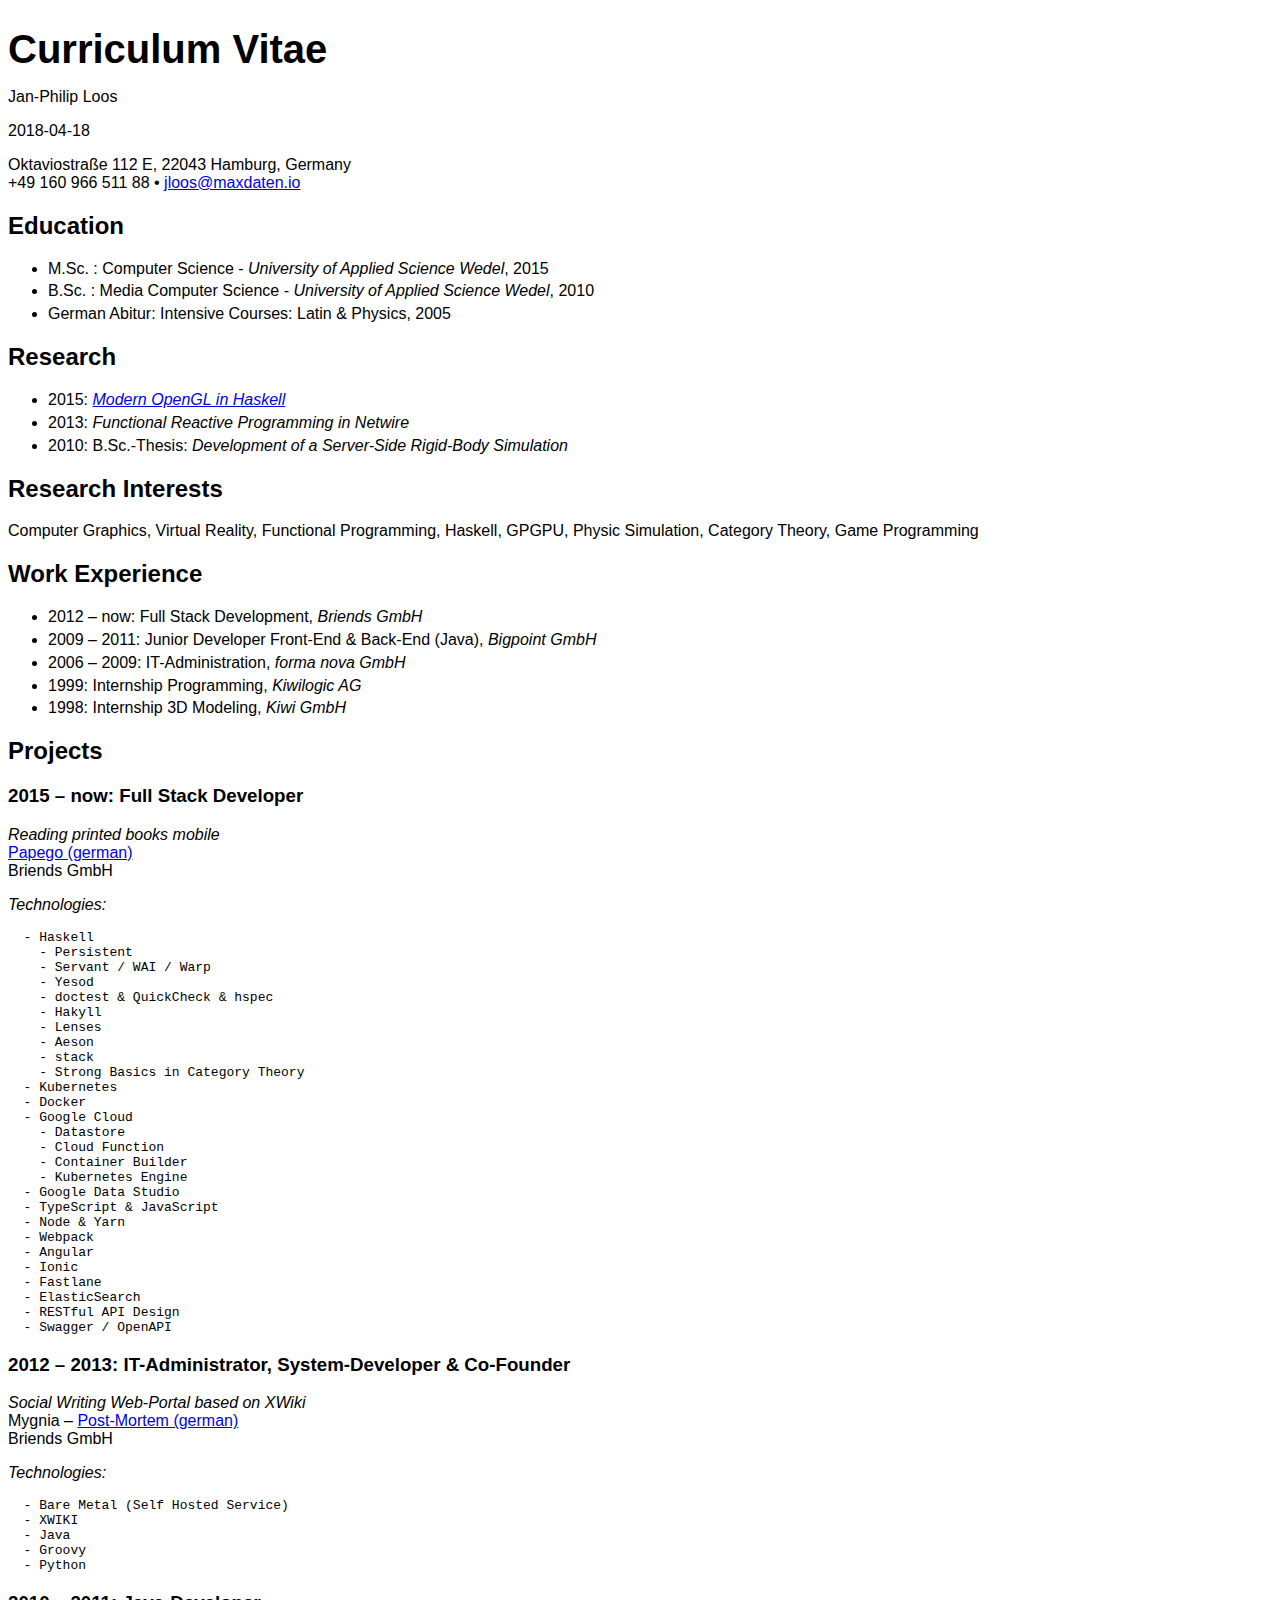
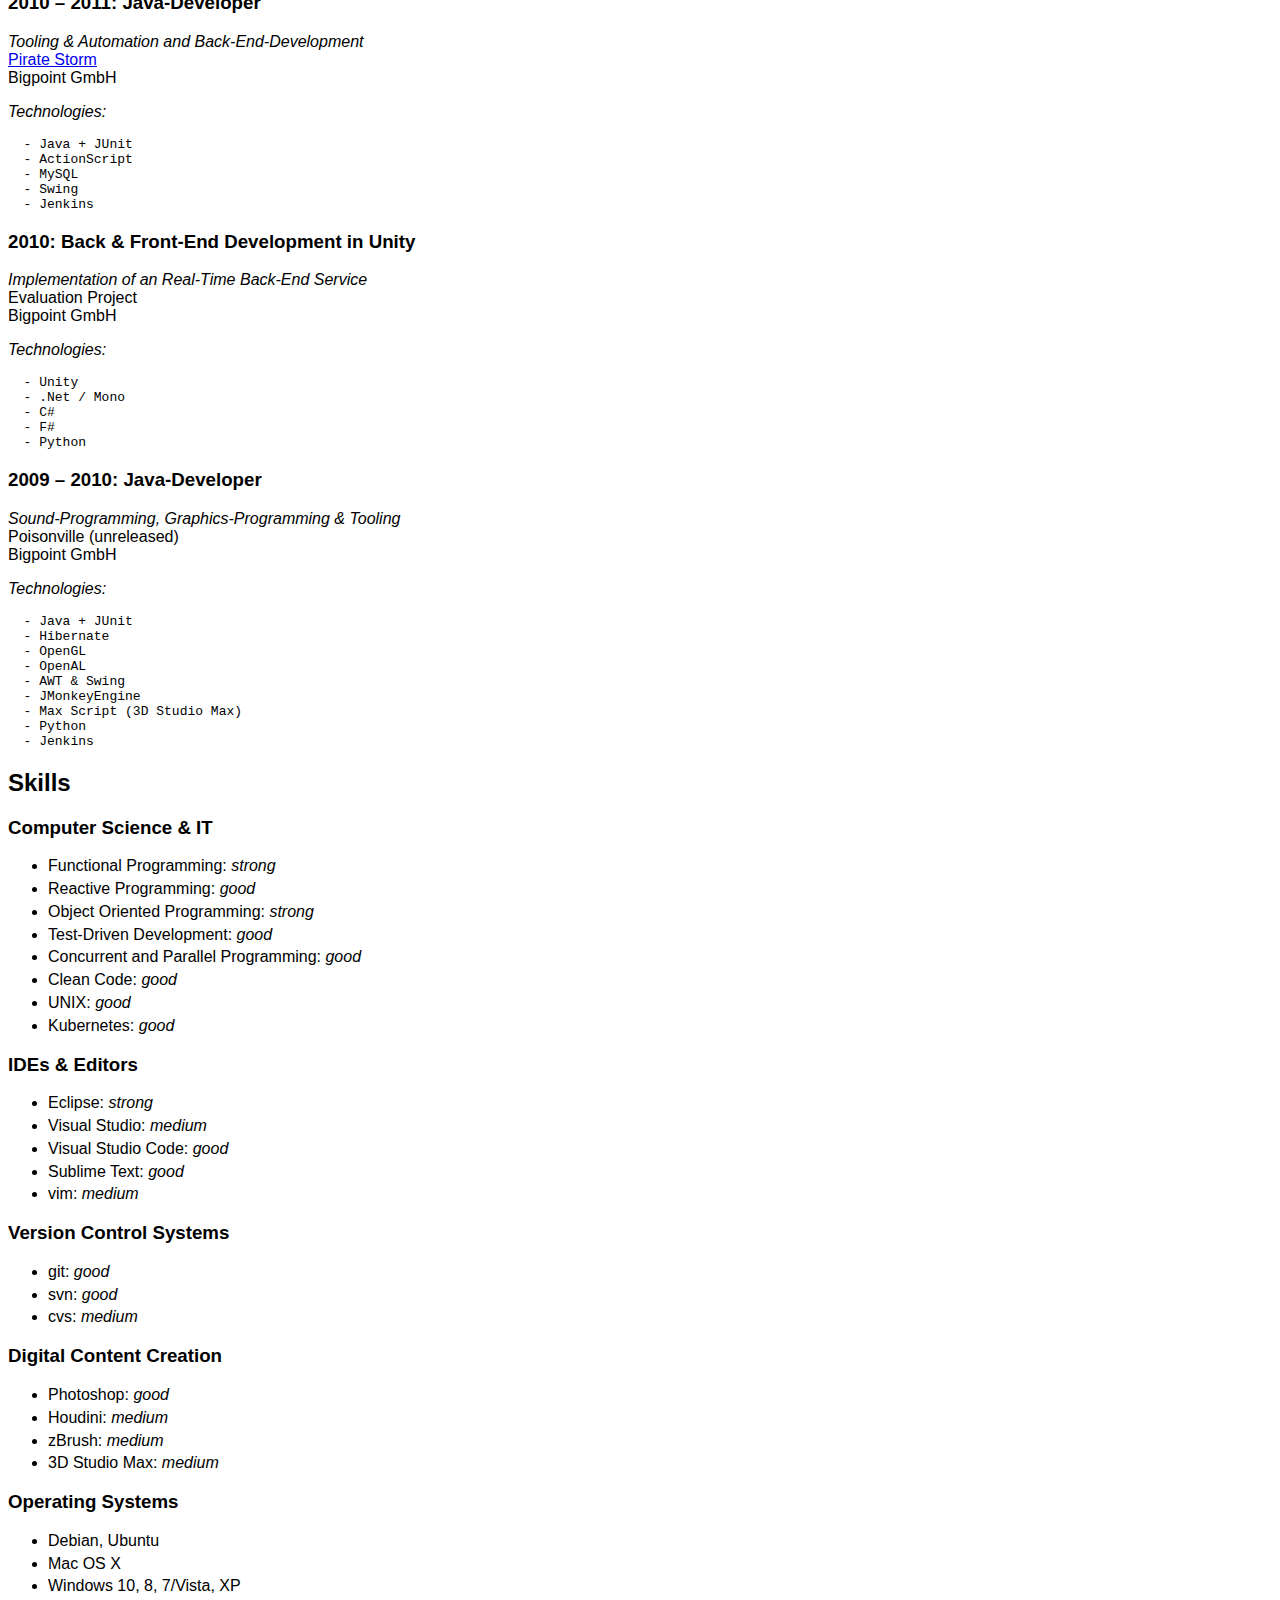
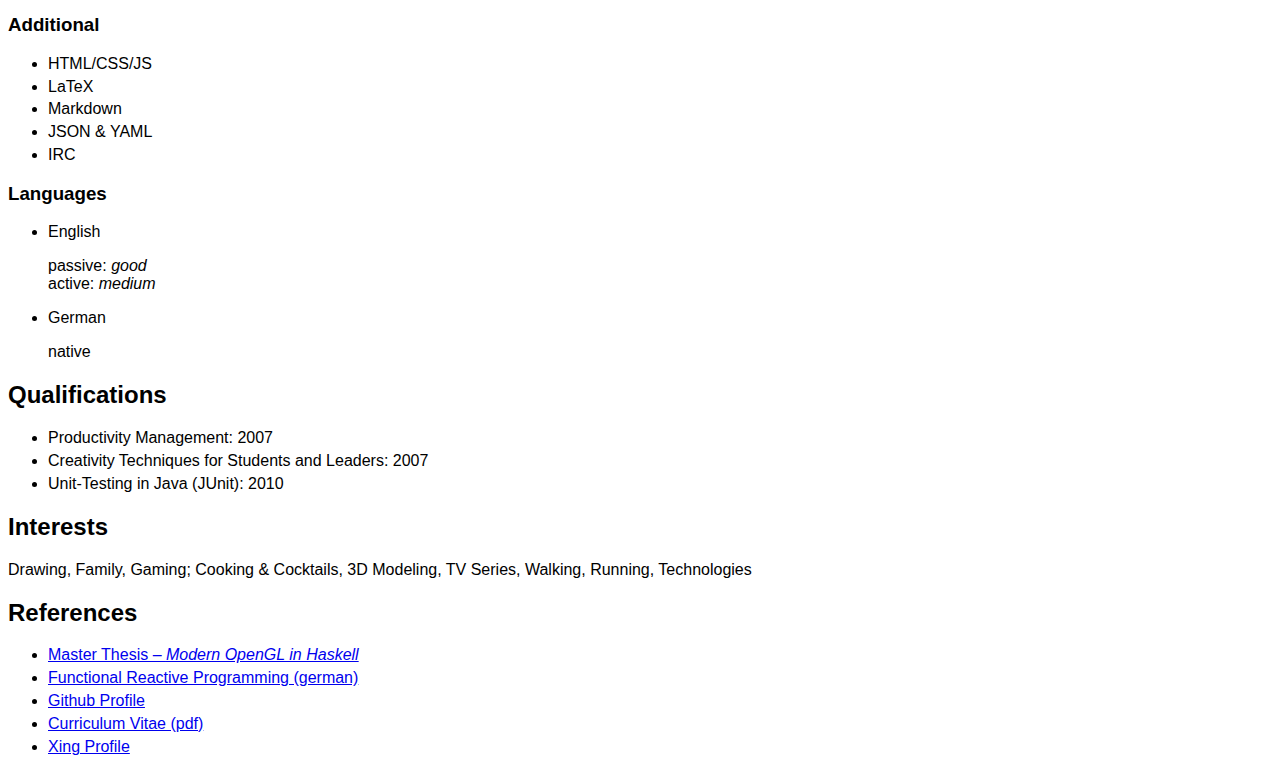
==== cv/curriculum-vitae.html @ aab8974b "Update CV" ====
<!DOCTYPE html>
<html xmlns="http://www.w3.org/1999/xhtml" lang="" xml:lang="">
<head>
  <meta charset="utf-8" />
  <meta name="generator" content="pandoc" />
  <meta name="viewport" content="width=device-width, initial-scale=1.0, user-scalable=yes" />
  <meta name="author" content="Jan-Philip Loos" />
  <meta name="dcterms.date" content="2018-04-18" />
  <title>Curriculum Vitae</title>
  <style type="text/css">
      code{white-space: pre-wrap;}
      span.smallcaps{font-variant: small-caps;}
      span.underline{text-decoration: underline;}
      div.column{display: inline-block; vertical-align: top; width: 50%;}
  </style>
  <!--[if lt IE 9]>
    <script src="//cdnjs.cloudflare.com/ajax/libs/html5shiv/3.7.3/html5shiv-printshiv.min.js"></script>
  <![endif]-->
  <style>
    body {
      font-family: "Source Sans Pro", "Lucida Grande", Calibri, Helvetica, sans-serif;
    }
    h1 {
      font-size: 2.5em;
      margin-bottom: 10px;
    }
    li {
      margin-bottom: .3em;
    }
  </style>
</head>
<body>
<header>
<h1 class="title">Curriculum Vitae</h1>
<p class="author">Jan-Philip Loos</p>
<p class="date">2018-04-18</p>
</header>
<p>Oktaviostraße 112 E, 22043 Hamburg, Germany<br />
+49 160 966 511 88 • <a href="mailto:jloos@maxdaten.io">jloos@maxdaten.io</a></p>
<h2 id="education">Education</h2>
<ul>
<li>M.Sc. : Computer Science - <em>University of Applied Science Wedel</em>, 2015</li>
<li>B.Sc. : Media Computer Science - <em>University of Applied Science Wedel</em>, 2010</li>
<li>German Abitur: Intensive Courses: Latin &amp; Physics, 2005</li>
</ul>
<h2 id="research">Research</h2>
<ul>
<li>2015: <a href="https://github.com/MaxDaten/master-thesis/releases/download/1.0/master-thesis.pdf"><em>Modern OpenGL in Haskell</em></a></li>
<li>2013: <em>Functional Reactive Programming in Netwire</em></li>
<li>2010: B.Sc.-Thesis: <em>Development of a Server-Side Rigid-Body Simulation</em></li>
</ul>
<h2 id="research-interests">Research Interests</h2>
<p>Computer Graphics, Virtual Reality, Functional Programming, Haskell, GPGPU, Physic Simulation, Category Theory, Game Programming</p>
<h2 id="work-experience">Work Experience</h2>
<ul>
<li>2012 – now: Full Stack Development, <em>Briends GmbH</em></li>
<li>2009 – 2011: Junior Developer Front-End &amp; Back-End (Java), <em>Bigpoint GmbH</em></li>
<li>2006 – 2009: IT-Administration, <em>forma nova GmbH</em></li>
<li>1999: Internship Programming, <em>Kiwilogic AG</em></li>
<li>1998: Internship 3D Modeling, <em>Kiwi GmbH</em></li>
</ul>

<h2 id="projects">Projects</h2>
<h3 id="now-full-stack-developer">2015 – now: Full Stack Developer</h3>
<p><em>Reading printed books mobile</em><br />
<a href="http://papego.de">Papego (german)</a><br />
Briends GmbH</p>
<p><em>Technologies:</em></p>
<pre><code>  - Haskell
    - Persistent
    - Servant / WAI / Warp
    - Yesod
    - doctest &amp; QuickCheck &amp; hspec
    - Hakyll
    - Lenses
    - Aeson
    - stack
    - Strong Basics in Category Theory
  - Kubernetes
  - Docker
  - Google Cloud
    - Datastore
    - Cloud Function
    - Container Builder
    - Kubernetes Engine
  - Google Data Studio
  - TypeScript &amp; JavaScript
  - Node &amp; Yarn
  - Webpack
  - Angular
  - Ionic
  - Fastlane
  - ElasticSearch
  - RESTful API Design
  - Swagger / OpenAPI</code></pre>
<h3 id="it-administrator-system-developer-co-founder">2012 – 2013: IT-Administrator, System-Developer &amp; Co-Founder</h3>
<p><em>Social Writing Web-Portal based on XWiki</em><br />
Mygnia – <a href="http://karl-olsberg.jimdo.com/mygnia/">Post-Mortem (german)</a><br />
Briends GmbH</p>
<p><em>Technologies:</em></p>
<pre><code>  - Bare Metal (Self Hosted Service)
  - XWIKI
  - Java
  - Groovy
  - Python</code></pre>
<h3 id="java-developer">2010 – 2011: Java-Developer</h3>
<p><em>Tooling &amp; Automation and Back-End-Development</em><br />
<a href="(http://www.piratestorm.de/?locale=en_GB)">Pirate Storm</a><br />
Bigpoint GmbH</p>
<p><em>Technologies:</em></p>
<pre><code>  - Java + JUnit
  - ActionScript
  - MySQL
  - Swing
  - Jenkins</code></pre>
<h3 id="back-front-end-development-in-unity">2010: Back &amp; Front-End Development in Unity</h3>
<p><em>Implementation of an Real-Time Back-End Service</em><br />
Evaluation Project<br />
Bigpoint GmbH</p>
<p><em>Technologies:</em></p>
<pre><code>  - Unity
  - .Net / Mono
  - C#
  - F#
  - Python</code></pre>
<h3 id="java-developer-1">2009 – 2010: Java-Developer</h3>
<p><em>Sound-Programming, Graphics-Programming &amp; Tooling</em><br />
Poisonville (unreleased)<br />
Bigpoint GmbH</p>
<p><em>Technologies:</em></p>
<pre><code>  - Java + JUnit
  - Hibernate
  - OpenGL
  - OpenAL
  - AWT &amp; Swing
  - JMonkeyEngine
  - Max Script (3D Studio Max)
  - Python
  - Jenkins</code></pre>
<h2 id="skills">Skills</h2>
<h3 id="computer-science-it">Computer Science &amp; IT</h3>
<ul>
<li>Functional Programming: <em>strong</em></li>
<li>Reactive Programming: <em>good</em></li>
<li>Object Oriented Programming: <em>strong</em></li>
<li>Test-Driven Development: <em>good</em></li>
<li>Concurrent and Parallel Programming: <em>good</em></li>
<li>Clean Code: <em>good</em></li>
<li>UNIX: <em>good</em></li>
<li>Kubernetes: <em>good</em></li>
</ul>
<h3 id="ides-editors">IDEs &amp; Editors</h3>
<ul>
<li>Eclipse: <em>strong</em></li>
<li>Visual Studio: <em>medium</em></li>
<li>Visual Studio Code: <em>good</em></li>
<li>Sublime Text: <em>good</em></li>
<li>vim: <em>medium</em></li>
</ul>
<h3 id="version-control-systems">Version Control Systems</h3>
<ul>
<li>git: <em>good</em></li>
<li>svn: <em>good</em></li>
<li>cvs: <em>medium</em></li>
</ul>
<h3 id="digital-content-creation">Digital Content Creation</h3>
<ul>
<li>Photoshop: <em>good</em></li>
<li>Houdini: <em>medium</em></li>
<li>zBrush: <em>medium</em></li>
<li>3D Studio Max: <em>medium</em></li>
</ul>
<h3 id="operating-systems">Operating Systems</h3>
<ul>
<li>Debian, Ubuntu</li>
<li>Mac OS X</li>
<li>Windows 10, 8, 7/Vista, XP</li>
</ul>
<h3 id="additional">Additional</h3>
<ul>
<li>HTML/CSS/JS</li>
<li>LaTeX</li>
<li>Markdown</li>
<li>JSON &amp; YAML</li>
<li>IRC</li>
</ul>
<h3 id="languages">Languages</h3>
<ul>
<li><p>English</p>
<p>passive: <em>good</em><br />
active: <em>medium</em></p></li>
<li><p>German</p>
<p>native</p></li>
</ul>
<h2 id="qualifications">Qualifications</h2>
<ul>
<li>Productivity Management: 2007</li>
<li>Creativity Techniques for Students and Leaders: 2007</li>
<li>Unit-Testing in Java (JUnit): 2010</li>
</ul>
<h2 id="interests">Interests</h2>
<p>Drawing, Family, Gaming; Cooking &amp; Cocktails, 3D Modeling, TV Series, Walking, Running, Technologies</p>
<h2 id="references">References</h2>
<ul>
<li><a href="https://github.com/MaxDaten/master-thesis/releases/download/1.0/master-thesis.pdf">Master Thesis – <em>Modern OpenGL in Haskell</em></a></li>
<li><a href="http://stud.fh-wedel.de/~inf9912/research/20131207-info-seminar-frp-netwire/">Functional Reactive Programming (german)</a></li>
<li><a href="https://github.com/MaxDaten">Github Profile</a></li>
<li><a href="./curriculum-vitae.pdf">Curriculum Vitae (pdf)</a></li>
<li><a href="https://www.xing.com/profile/JanPhilip_Loos/cv">Xing Profile</a></li>
</ul>
</body>
</html>
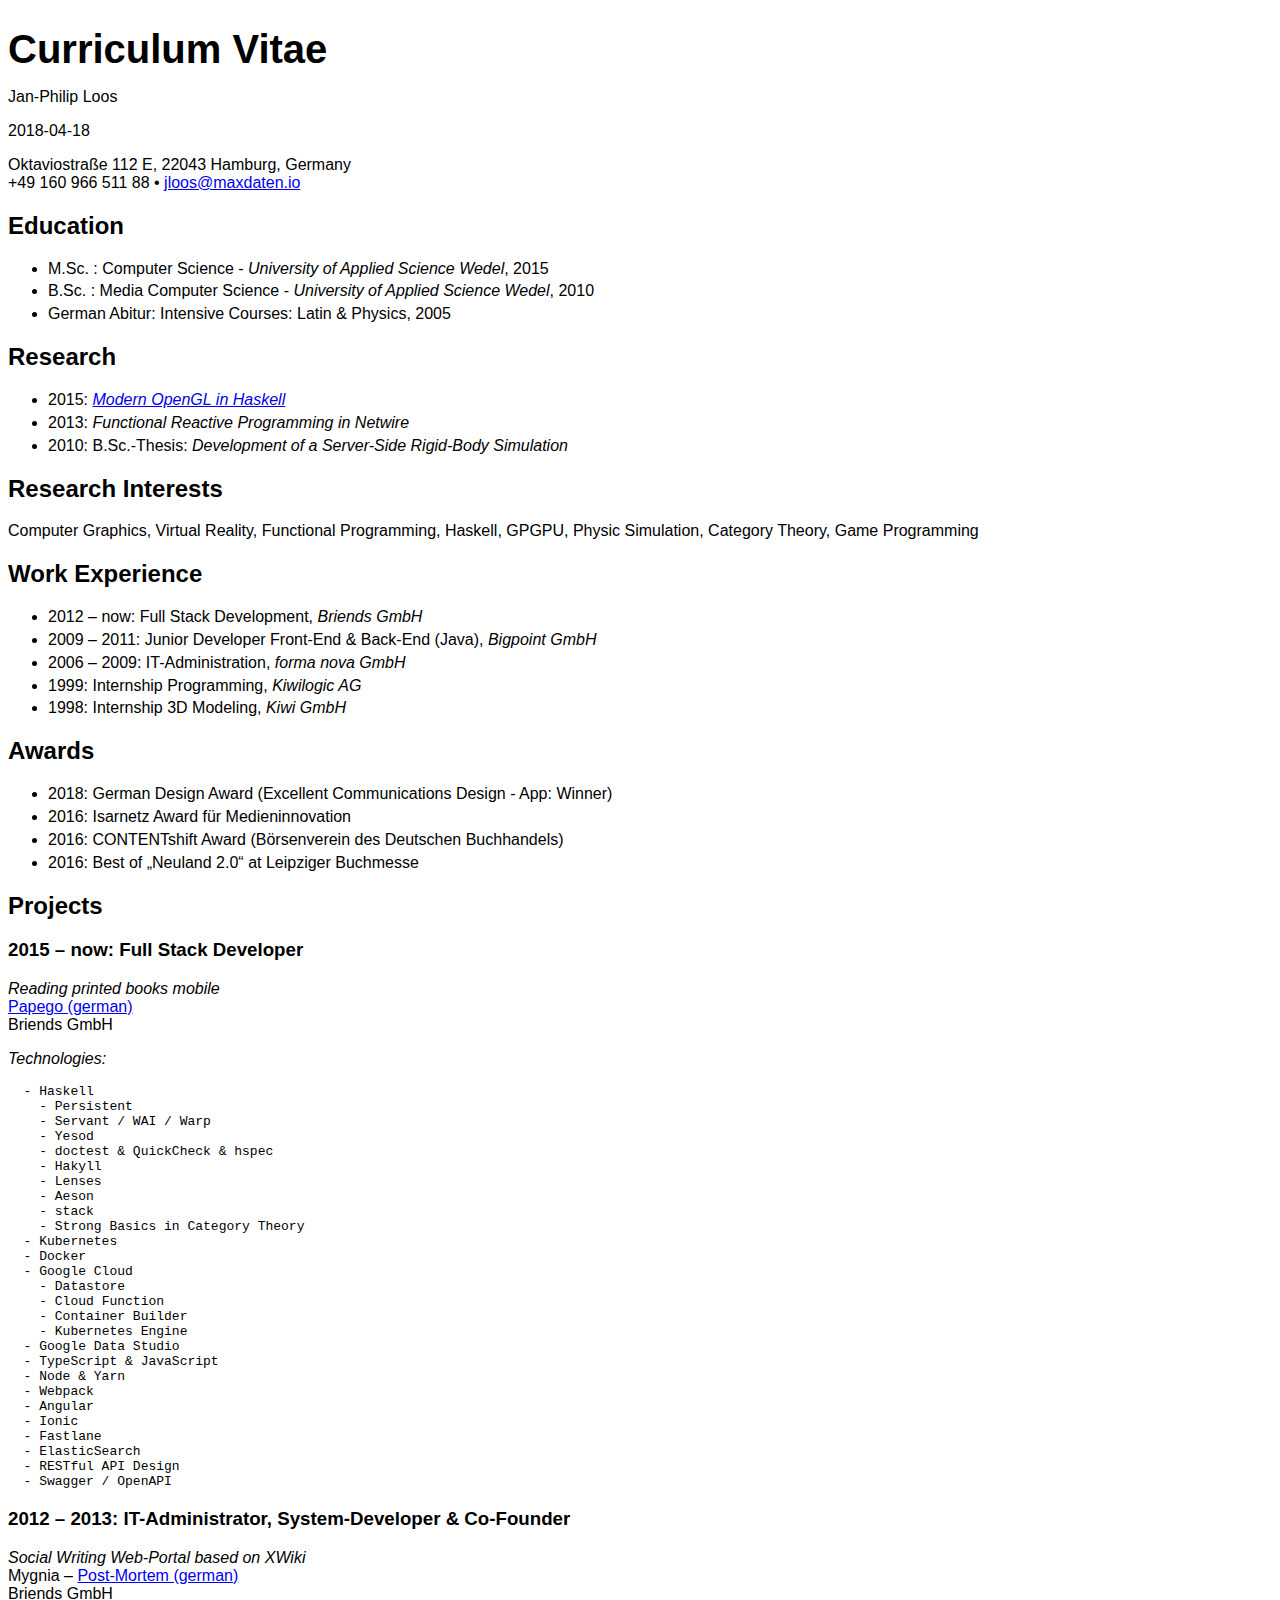
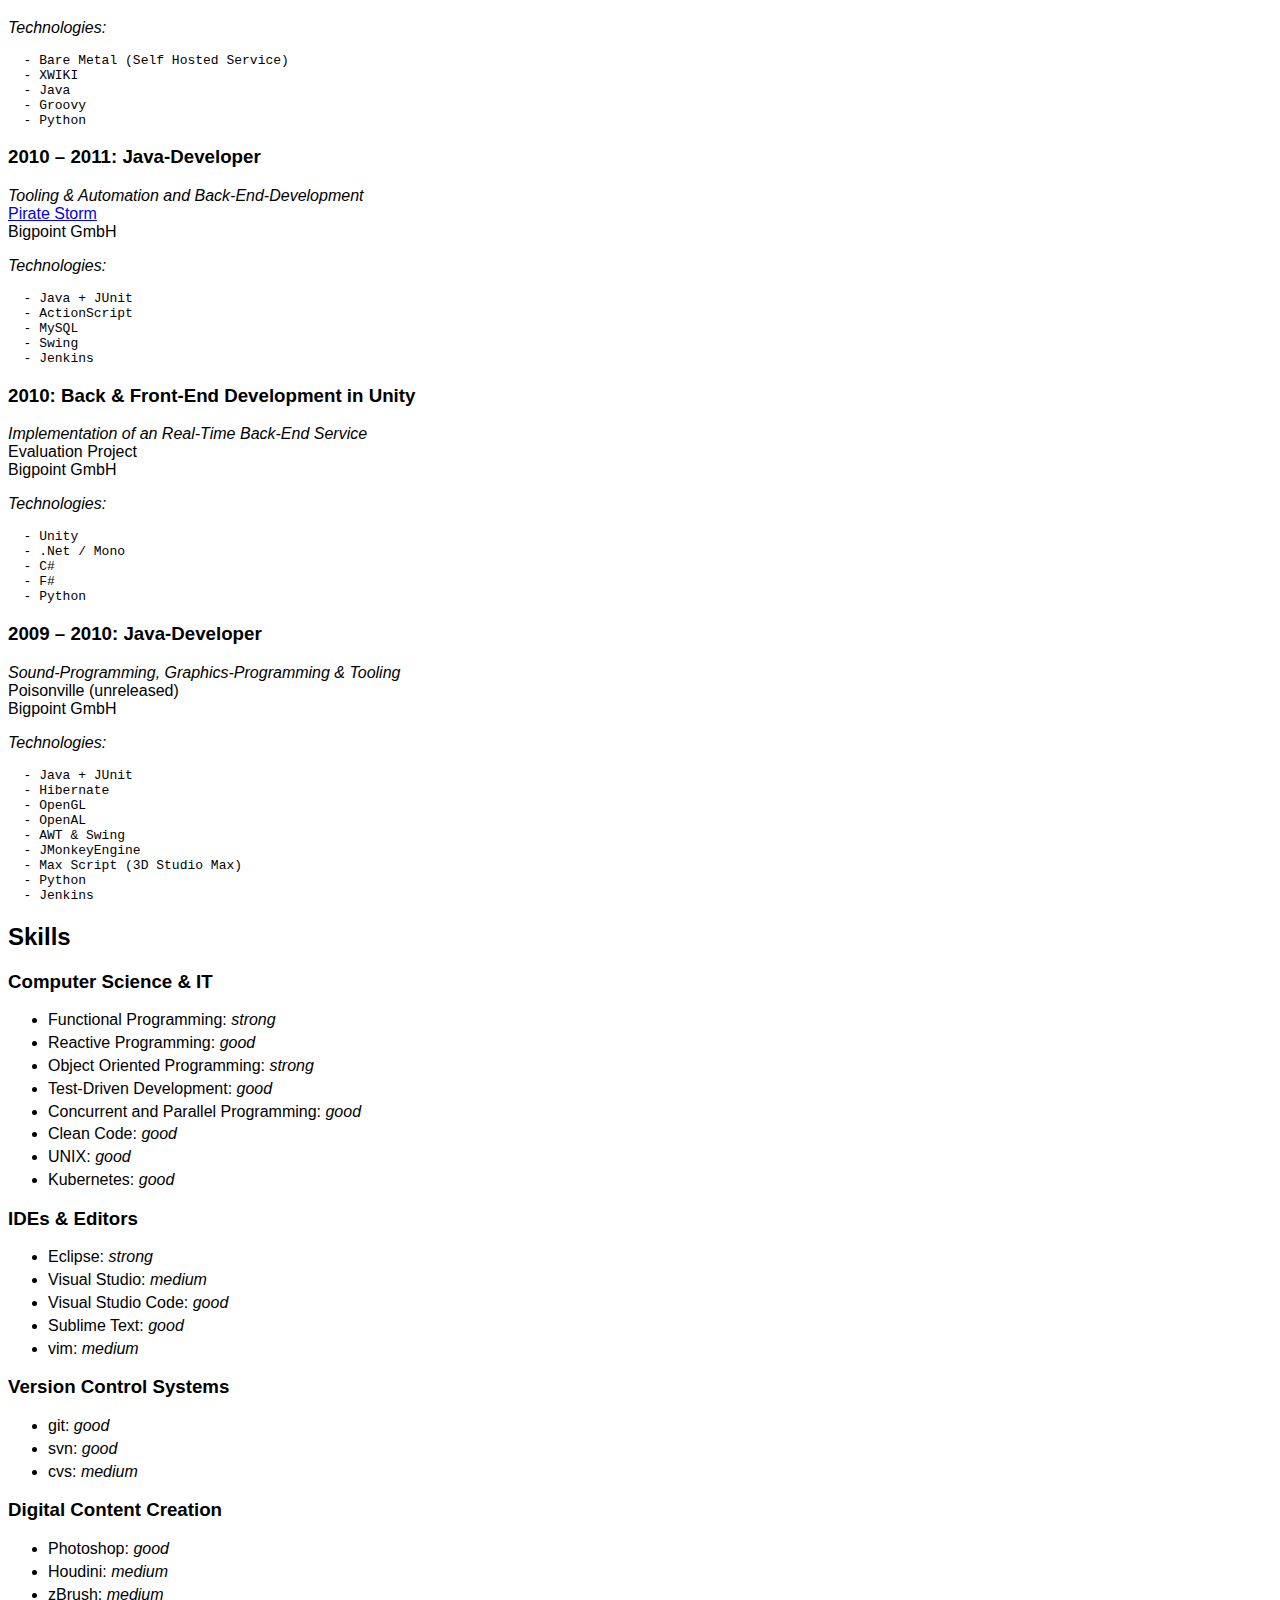
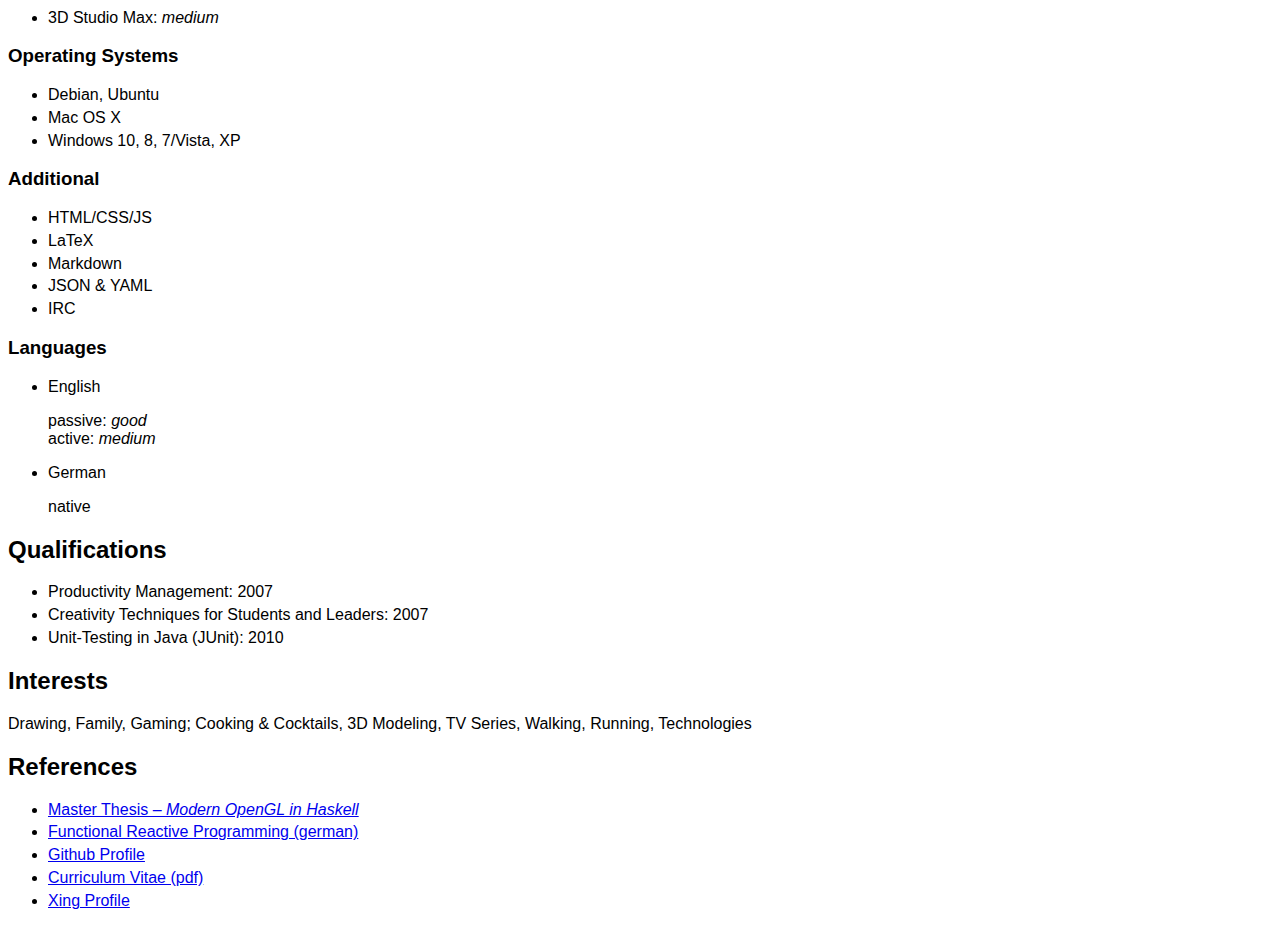
==== commit 2be18fee: "New Generation" ====
--- a/cv/curriculum-vitae.html
+++ b/cv/curriculum-vitae.html
@@ -59,7 +59,13 @@
 <li>1999: Internship Programming, <em>Kiwilogic AG</em></li>
 <li>1998: Internship 3D Modeling, <em>Kiwi GmbH</em></li>
 </ul>
-
+<h2 id="awards">Awards</h2>
+<ul>
+<li>2018: German Design Award (Excellent Communications Design - App: Winner)</li>
+<li>2016: Isarnetz Award für Medieninnovation</li>
+<li>2016: CONTENTshift Award (Börsenverein des Deutschen Buchhandels)</li>
+<li>2016: Best of „Neuland 2.0“ at Leipziger Buchmesse</li>
+</ul>
 <h2 id="projects">Projects</h2>
 <h3 id="now-full-stack-developer">2015 – now: Full Stack Developer</h3>
 <p><em>Reading printed books mobile</em><br />
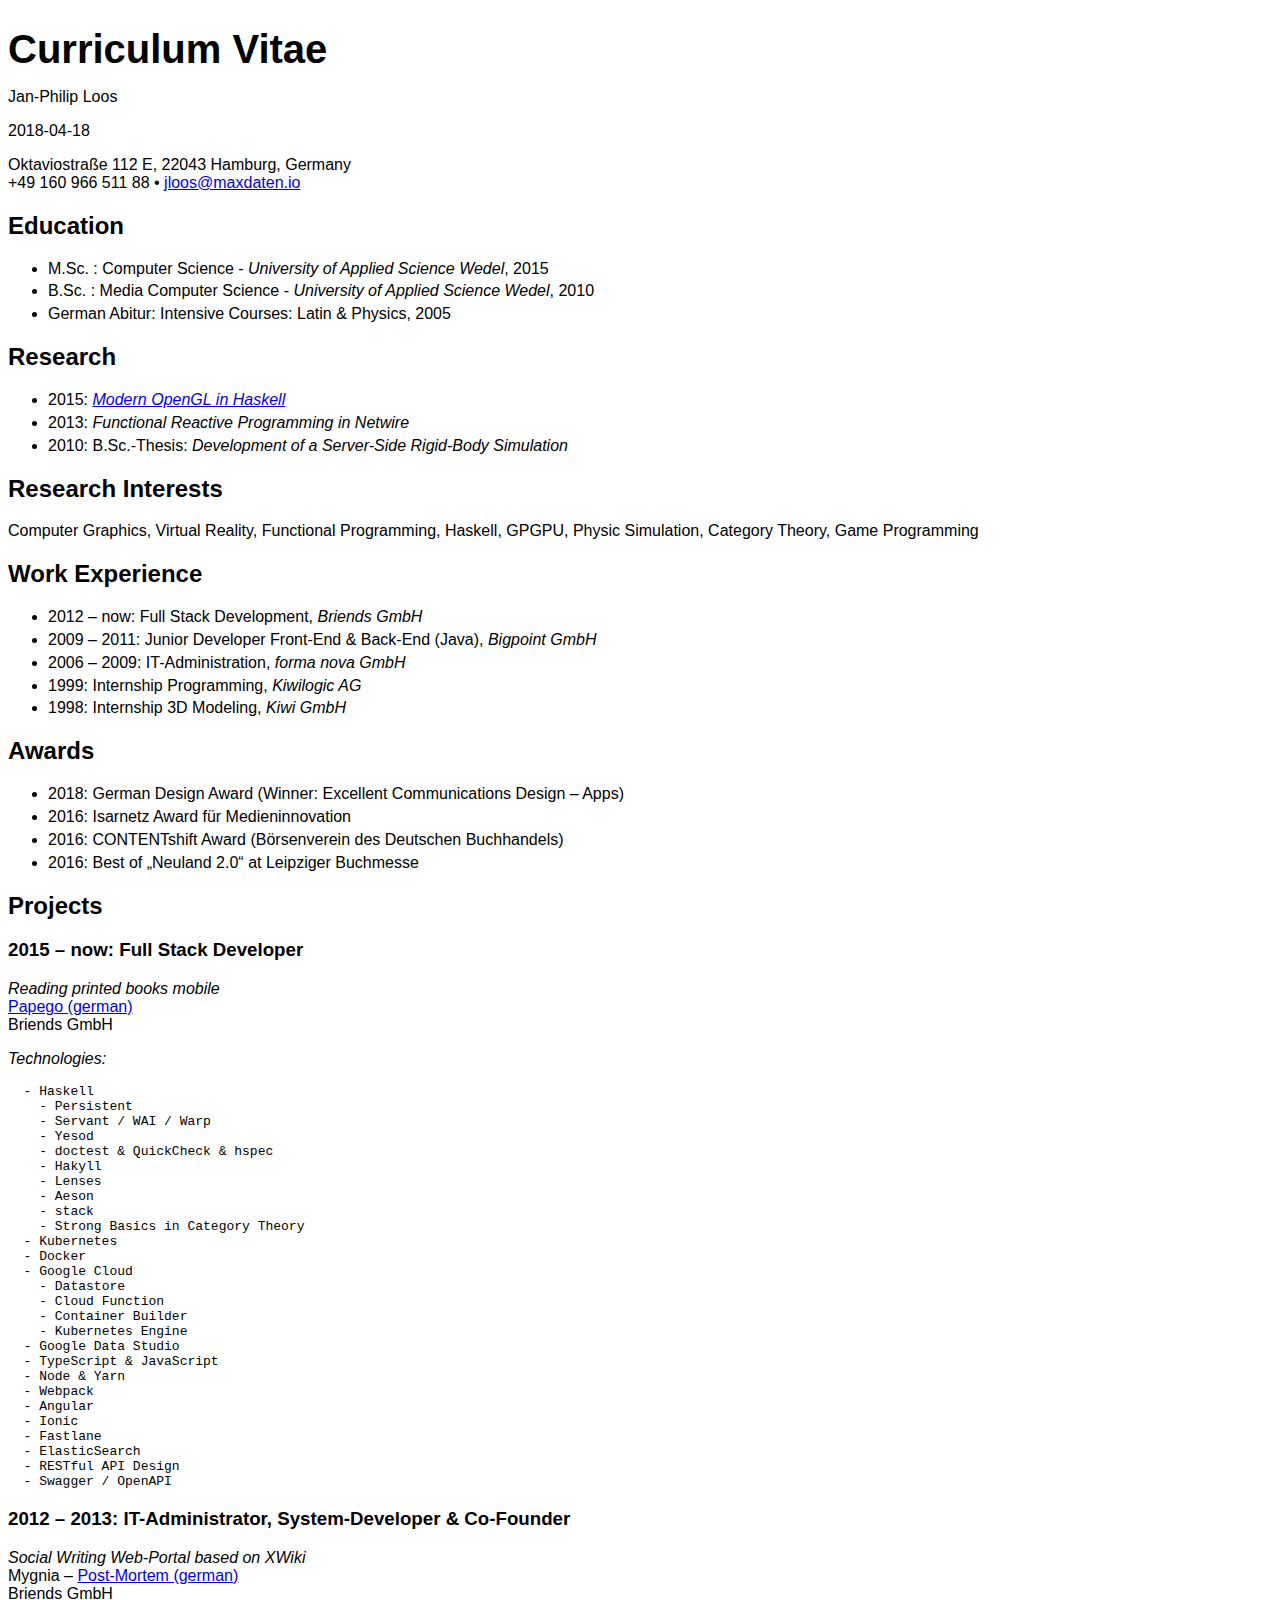
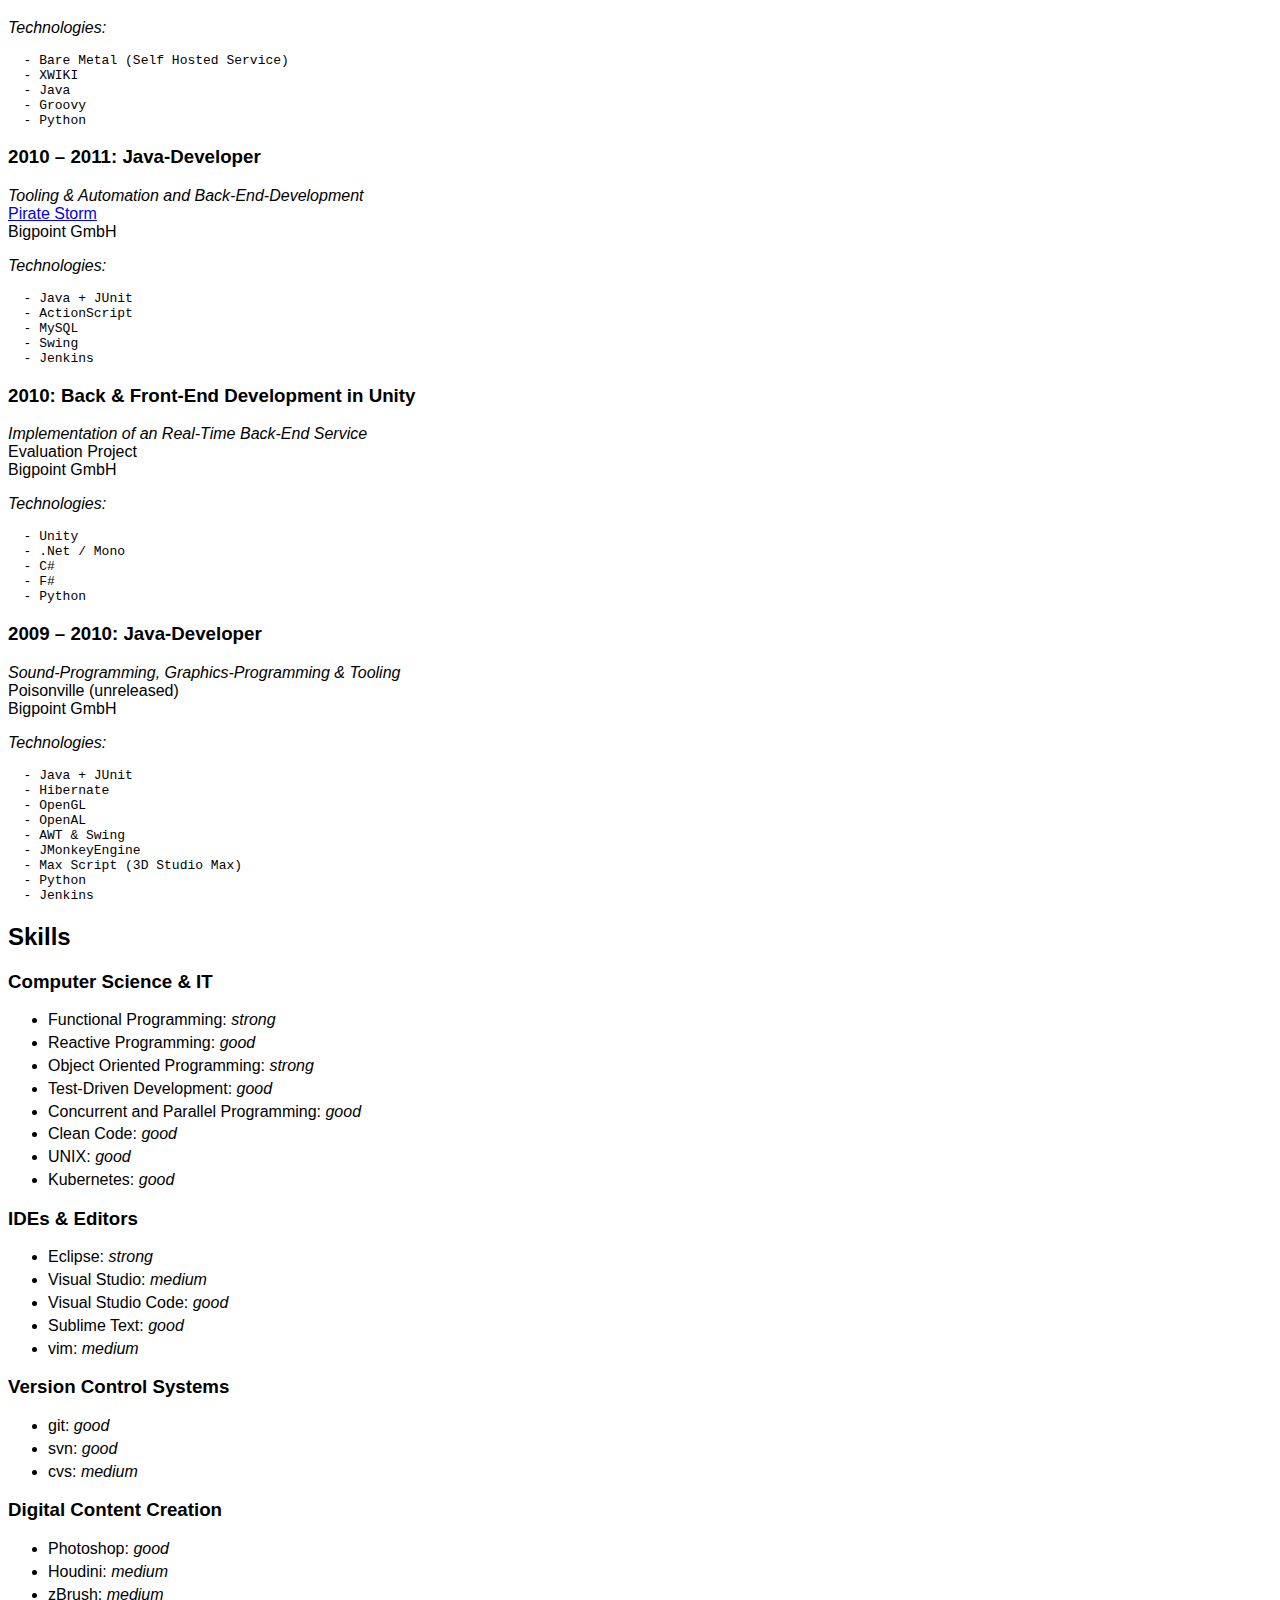
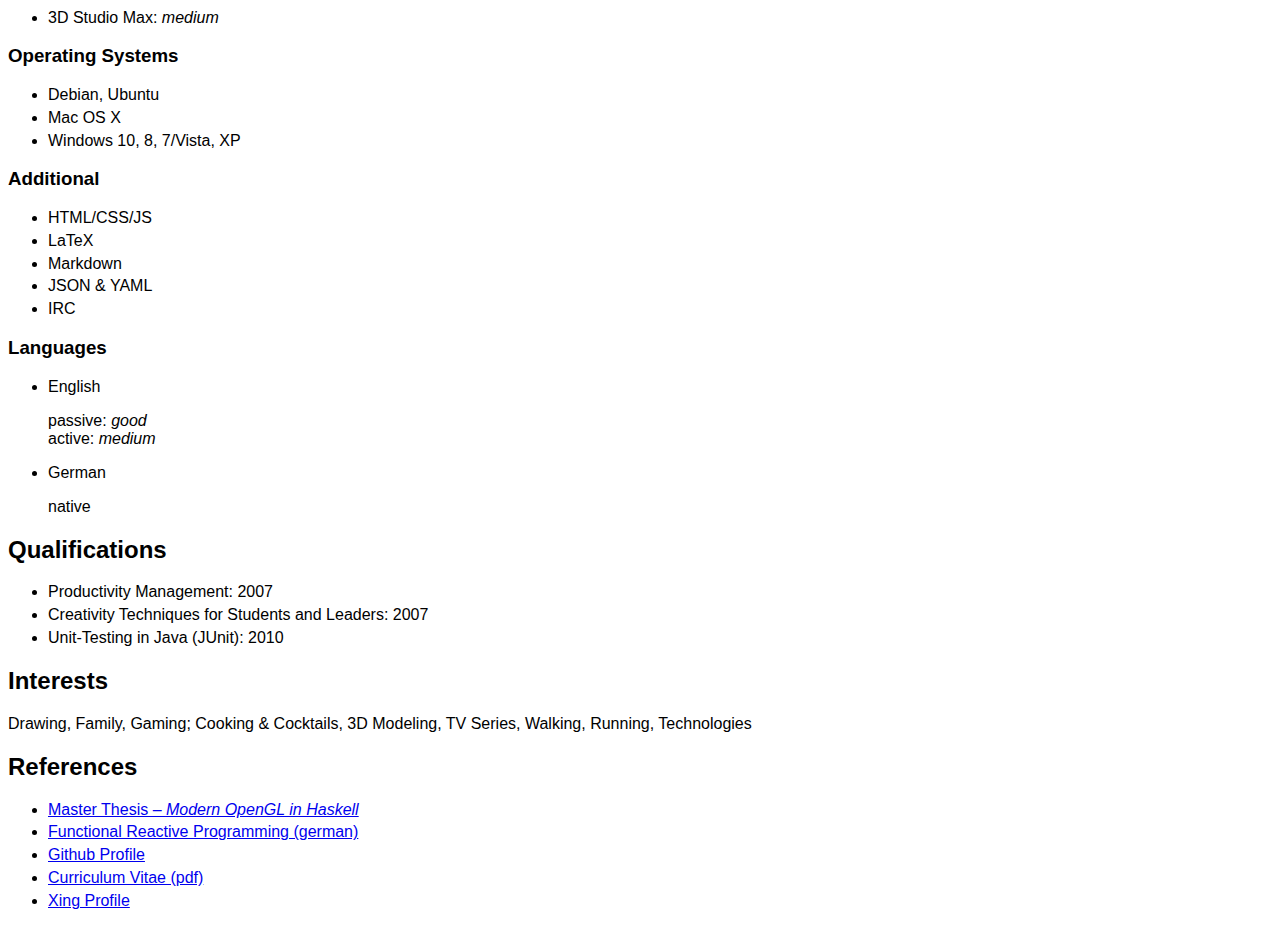
==== commit 96c63b9d: "Update awards section" ====
--- a/cv/curriculum-vitae.html
+++ b/cv/curriculum-vitae.html
@@ -61,7 +61,7 @@
 </ul>
 <h2 id="awards">Awards</h2>
 <ul>
-<li>2018: German Design Award (Excellent Communications Design - App: Winner)</li>
+<li>2018: German Design Award (Winner: Excellent Communications Design – Apps)</li>
 <li>2016: Isarnetz Award für Medieninnovation</li>
 <li>2016: CONTENTshift Award (Börsenverein des Deutschen Buchhandels)</li>
 <li>2016: Best of „Neuland 2.0“ at Leipziger Buchmesse</li>
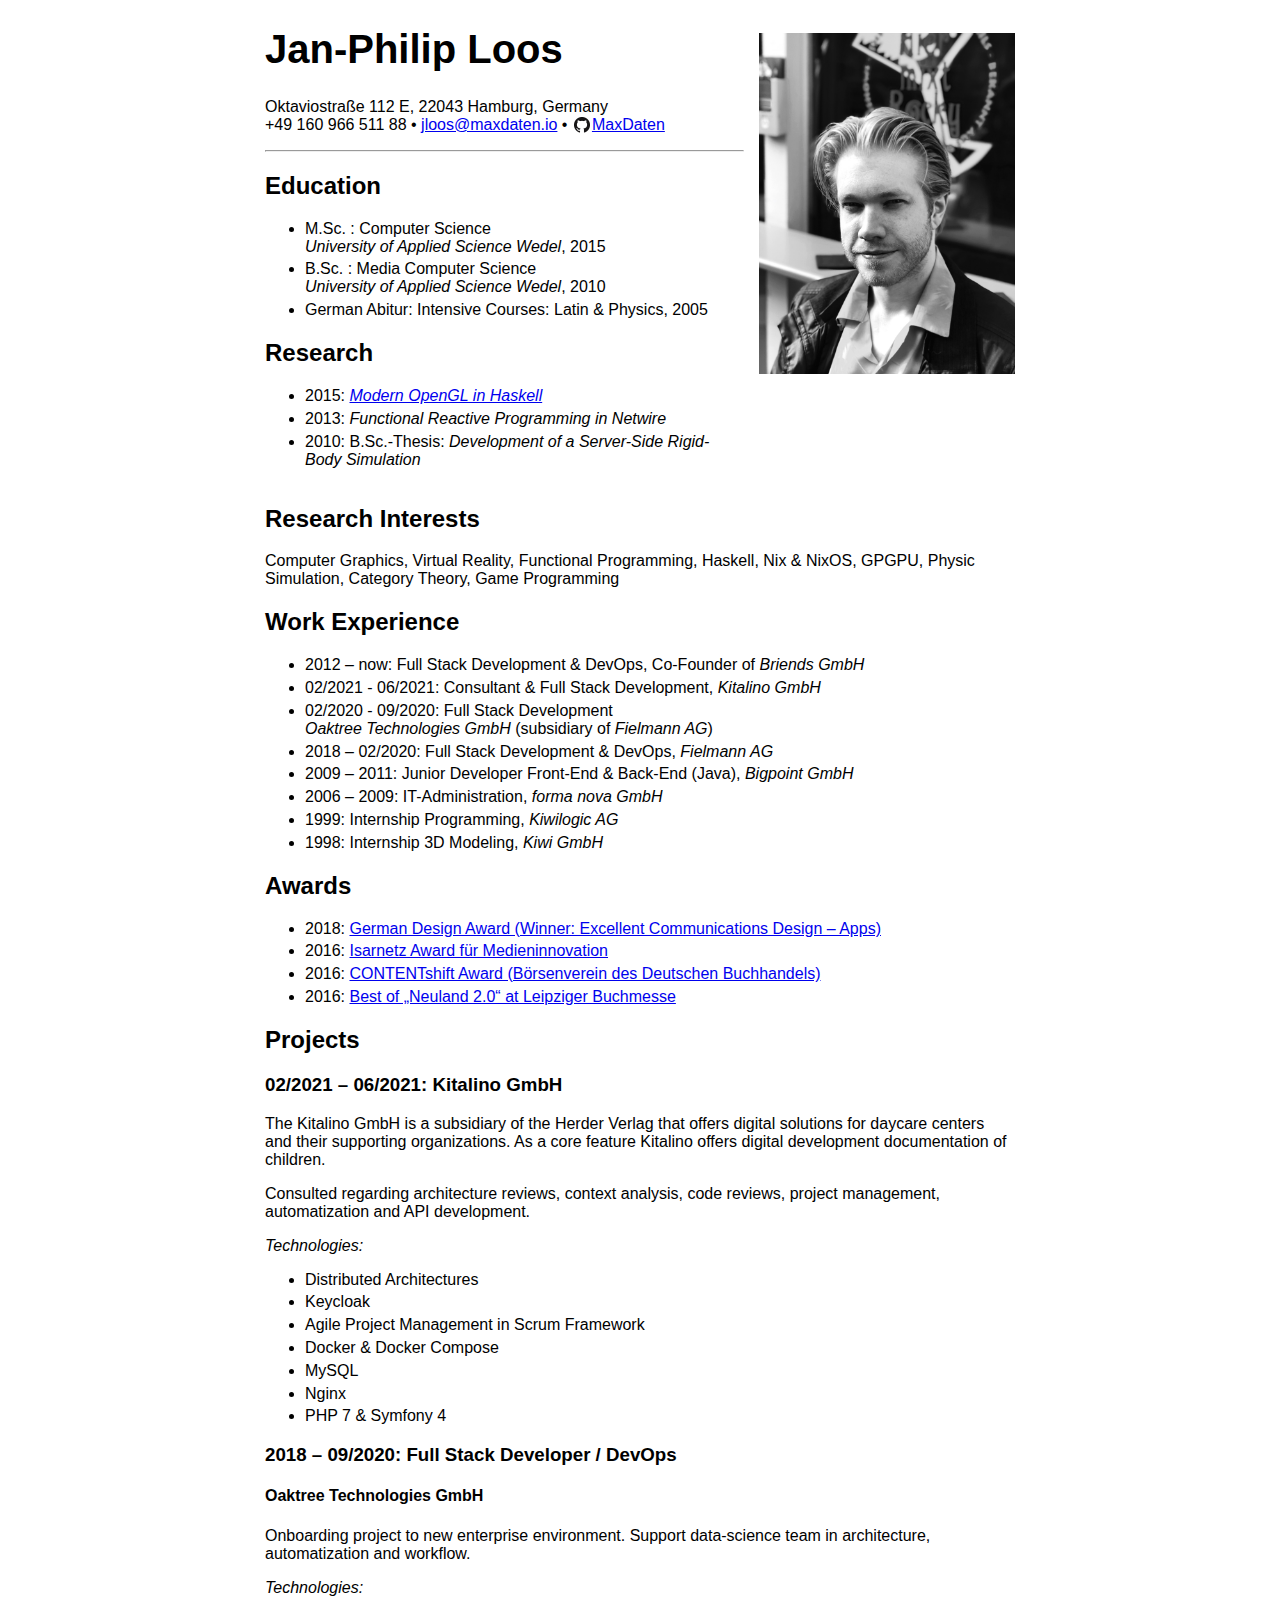
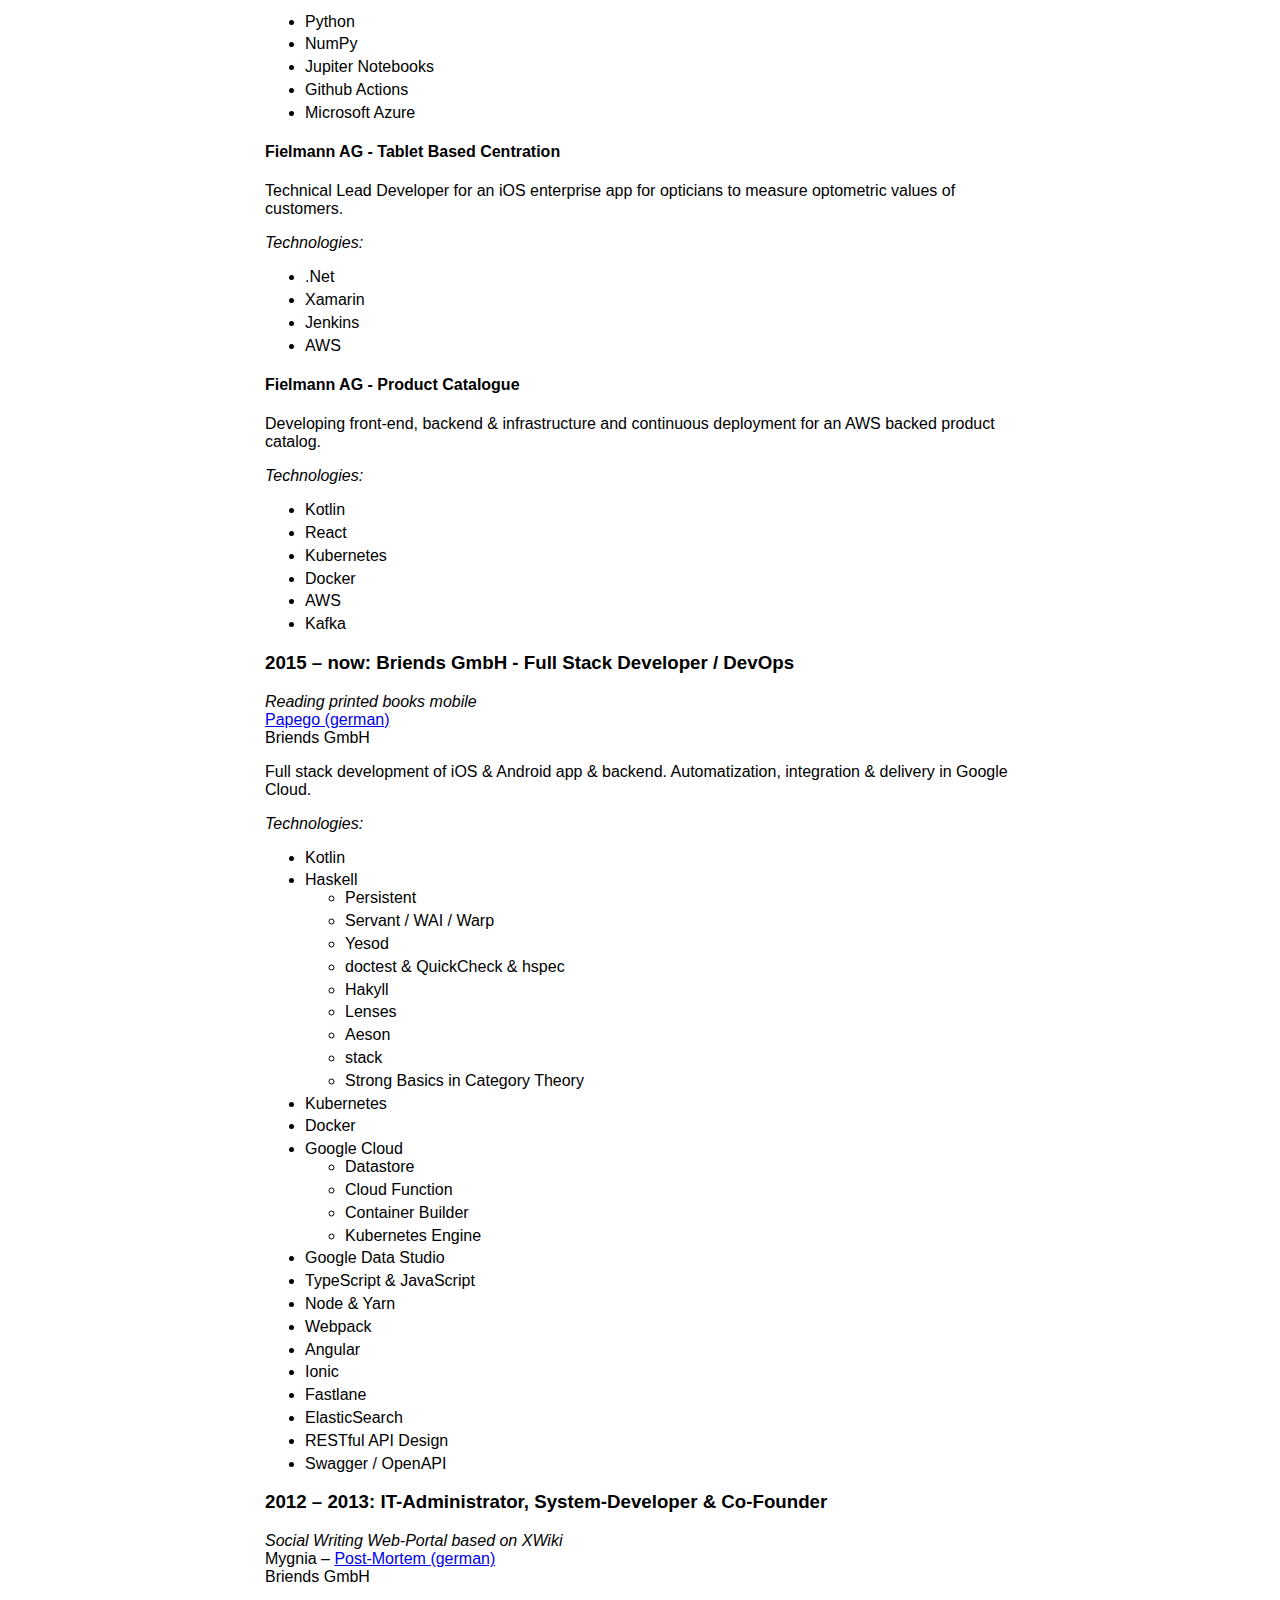
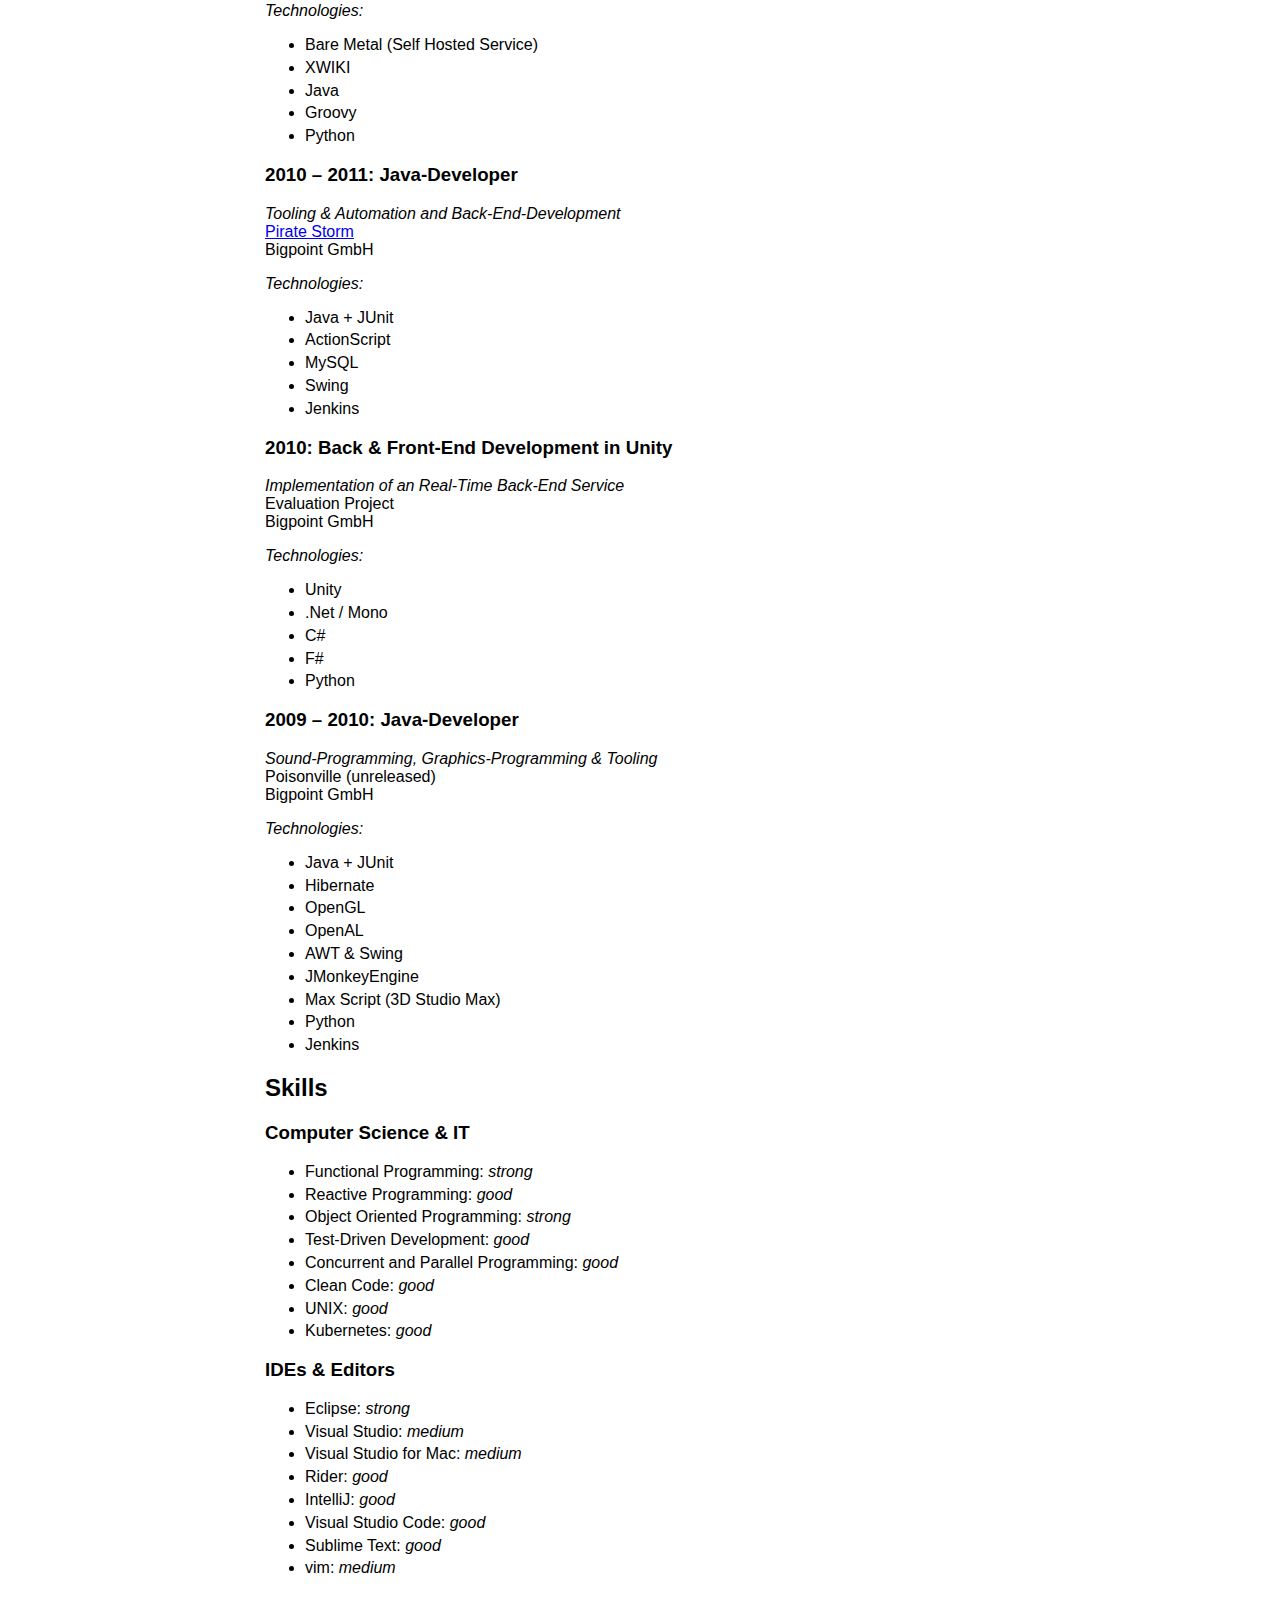
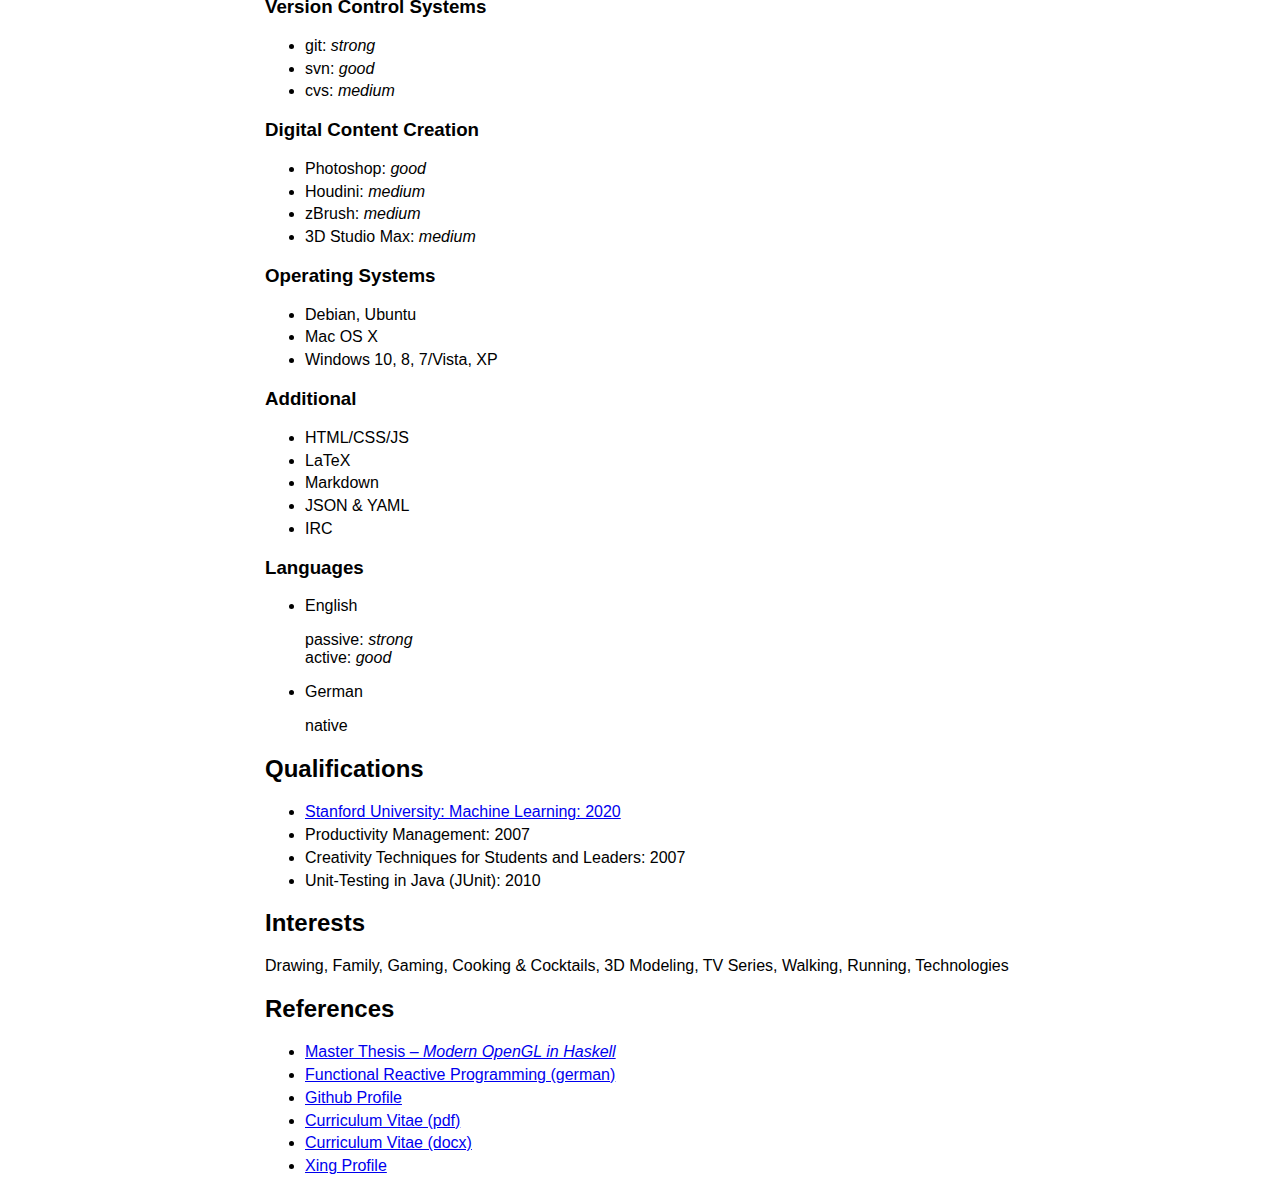
==== commit 4914e129: "Deploy to GitHub pages" ====
--- a/cv/curriculum-vitae.html
+++ b/cv/curriculum-vitae.html
@@ -1,218 +1,278 @@
-<!DOCTYPE html>
-<html xmlns="http://www.w3.org/1999/xhtml" lang="" xml:lang="">
+<!DOCTYPE html PUBLIC "-//W3C//DTD XHTML 1.0 Transitional//EN" "http://www.w3.org/TR/xhtml1/DTD/xhtml1-transitional.dtd">
+<html xmlns="http://www.w3.org/1999/xhtml" lang="en" xml:lang="en">
 <head>
-  <meta charset="utf-8" />
+  <meta http-equiv="Content-Type" content="text/html; charset=utf-8" />
+  <meta http-equiv="Content-Style-Type" content="text/css" />
   <meta name="generator" content="pandoc" />
-  <meta name="viewport" content="width=device-width, initial-scale=1.0, user-scalable=yes" />
   <meta name="author" content="Jan-Philip Loos" />
-  <meta name="dcterms.date" content="2018-04-18" />
-  <title>Curriculum Vitae</title>
-  <style type="text/css">
-      code{white-space: pre-wrap;}
-      span.smallcaps{font-variant: small-caps;}
-      span.underline{text-decoration: underline;}
-      div.column{display: inline-block; vertical-align: top; width: 50%;}
-  </style>
-  <!--[if lt IE 9]>
-    <script src="//cdnjs.cloudflare.com/ajax/libs/html5shiv/3.7.3/html5shiv-printshiv.min.js"></script>
-  <![endif]-->
-  <style>
-    body {
-      font-family: "Source Sans Pro", "Lucida Grande", Calibri, Helvetica, sans-serif;
-    }
-    h1 {
-      font-size: 2.5em;
-      margin-bottom: 10px;
-    }
-    li {
-      margin-bottom: .3em;
-    }
-  </style>
+  <meta name="date" content="2021-06-05" />
+  <title>Jan-Philip Loos</title>
+  <style type="text/css">code{white-space: pre;}</style>
+  <link rel="stylesheet" href="data:text/css,body%20%7B%0Afont%2Dfamily%3A%20%22Source%20Sans%20Pro%22%2C%20%22Lucida%20Grande%22%2C%20Calibri%2C%20Helvetica%2C%20sans%2Dserif%3B%0Amax%2Dwidth%3A%20750px%3B%0Amargin%3A%20auto%3B%0A%7D%0A%2Eheading%20%7B%0Adisplay%3A%20flex%3B%0Ajustify%2Dcontent%3A%20space%2Dbetween%3B%0A%7D%0A%2Eprofile%2Dpicture%20%7B%0Aorder%3A%201%3B%0Awidth%3A%2040%25%20%21important%3B%0Aposition%3A%20relative%3B%0Atop%3A%20%2D65px%3B%0A%7D%0A%2Eprofile%2Dpicture%20img%20%7B%0Awidth%3A%20100%25%20%21important%3B%0A%7D%0A%2Econtact%2Ddata%20%7B%0Aorder%3A%200%3B%0Apadding%2Dright%3A%2015px%3B%0A%7D%0A%2Econtact%2Ddata%20%23github%2Dlogo%20%7B%0Apadding%3A%200%202px%3B%0Avertical%2Dalign%3A%20text%2Dbottom%3B%0A%7D%0Ah1%20%7B%0Afont%2Dsize%3A%202%2E5em%3B%0Amargin%2Dbottom%3A%2010px%3B%0A%7D%0Ali%20%7B%0Amargin%2Dbottom%3A%20%2E3em%3B%0A%7D%0A" />
+  
 </head>
 <body>
-<header>
-<h1 class="title">Curriculum Vitae</h1>
-<p class="author">Jan-Philip Loos</p>
-<p class="date">2018-04-18</p>
-</header>
-<p>Oktaviostraße 112 E, 22043 Hamburg, Germany<br />
-+49 160 966 511 88 • <a href="mailto:jloos@maxdaten.io">jloos@maxdaten.io</a></p>
-<h2 id="education">Education</h2>
-<ul>
-<li>M.Sc. : Computer Science - <em>University of Applied Science Wedel</em>, 2015</li>
-<li>B.Sc. : Media Computer Science - <em>University of Applied Science Wedel</em>, 2010</li>
-<li>German Abitur: Intensive Courses: Latin &amp; Physics, 2005</li>
-</ul>
-<h2 id="research">Research</h2>
-<ul>
-<li>2015: <a href="https://github.com/MaxDaten/master-thesis/releases/download/1.0/master-thesis.pdf"><em>Modern OpenGL in Haskell</em></a></li>
-<li>2013: <em>Functional Reactive Programming in Netwire</em></li>
-<li>2010: B.Sc.-Thesis: <em>Development of a Server-Side Rigid-Body Simulation</em></li>
-</ul>
-<h2 id="research-interests">Research Interests</h2>
-<p>Computer Graphics, Virtual Reality, Functional Programming, Haskell, GPGPU, Physic Simulation, Category Theory, Game Programming</p>
-<h2 id="work-experience">Work Experience</h2>
-<ul>
-<li>2012 – now: Full Stack Development, <em>Briends GmbH</em></li>
-<li>2009 – 2011: Junior Developer Front-End &amp; Back-End (Java), <em>Bigpoint GmbH</em></li>
-<li>2006 – 2009: IT-Administration, <em>forma nova GmbH</em></li>
-<li>1999: Internship Programming, <em>Kiwilogic AG</em></li>
-<li>1998: Internship 3D Modeling, <em>Kiwi GmbH</em></li>
-</ul>
-<h2 id="awards">Awards</h2>
-<ul>
-<li>2018: German Design Award (Winner: Excellent Communications Design – Apps)</li>
-<li>2016: Isarnetz Award für Medieninnovation</li>
-<li>2016: CONTENTshift Award (Börsenverein des Deutschen Buchhandels)</li>
-<li>2016: Best of „Neuland 2.0“ at Leipziger Buchmesse</li>
-</ul>
-<h2 id="projects">Projects</h2>
-<h3 id="now-full-stack-developer">2015 – now: Full Stack Developer</h3>
-<p><em>Reading printed books mobile</em><br />
-<a href="http://papego.de">Papego (german)</a><br />
-Briends GmbH</p>
-<p><em>Technologies:</em></p>
-<pre><code>  - Haskell
-    - Persistent
-    - Servant / WAI / Warp
-    - Yesod
-    - doctest &amp; QuickCheck &amp; hspec
-    - Hakyll
-    - Lenses
-    - Aeson
-    - stack
-    - Strong Basics in Category Theory
-  - Kubernetes
-  - Docker
-  - Google Cloud
-    - Datastore
-    - Cloud Function
-    - Container Builder
-    - Kubernetes Engine
-  - Google Data Studio
-  - TypeScript &amp; JavaScript
-  - Node &amp; Yarn
-  - Webpack
-  - Angular
-  - Ionic
-  - Fastlane
-  - ElasticSearch
-  - RESTful API Design
-  - Swagger / OpenAPI</code></pre>
-<h3 id="it-administrator-system-developer-co-founder">2012 – 2013: IT-Administrator, System-Developer &amp; Co-Founder</h3>
-<p><em>Social Writing Web-Portal based on XWiki</em><br />
-Mygnia – <a href="http://karl-olsberg.jimdo.com/mygnia/">Post-Mortem (german)</a><br />
-Briends GmbH</p>
-<p><em>Technologies:</em></p>
-<pre><code>  - Bare Metal (Self Hosted Service)
-  - XWIKI
-  - Java
-  - Groovy
-  - Python</code></pre>
-<h3 id="java-developer">2010 – 2011: Java-Developer</h3>
-<p><em>Tooling &amp; Automation and Back-End-Development</em><br />
-<a href="(http://www.piratestorm.de/?locale=en_GB)">Pirate Storm</a><br />
-Bigpoint GmbH</p>
-<p><em>Technologies:</em></p>
-<pre><code>  - Java + JUnit
-  - ActionScript
-  - MySQL
-  - Swing
-  - Jenkins</code></pre>
-<h3 id="back-front-end-development-in-unity">2010: Back &amp; Front-End Development in Unity</h3>
-<p><em>Implementation of an Real-Time Back-End Service</em><br />
-Evaluation Project<br />
-Bigpoint GmbH</p>
-<p><em>Technologies:</em></p>
-<pre><code>  - Unity
-  - .Net / Mono
-  - C#
-  - F#
-  - Python</code></pre>
-<h3 id="java-developer-1">2009 – 2010: Java-Developer</h3>
-<p><em>Sound-Programming, Graphics-Programming &amp; Tooling</em><br />
-Poisonville (unreleased)<br />
-Bigpoint GmbH</p>
-<p><em>Technologies:</em></p>
-<pre><code>  - Java + JUnit
-  - Hibernate
-  - OpenGL
-  - OpenAL
-  - AWT &amp; Swing
-  - JMonkeyEngine
-  - Max Script (3D Studio Max)
-  - Python
-  - Jenkins</code></pre>
-<h2 id="skills">Skills</h2>
-<h3 id="computer-science-it">Computer Science &amp; IT</h3>
-<ul>
-<li>Functional Programming: <em>strong</em></li>
-<li>Reactive Programming: <em>good</em></li>
-<li>Object Oriented Programming: <em>strong</em></li>
-<li>Test-Driven Development: <em>good</em></li>
-<li>Concurrent and Parallel Programming: <em>good</em></li>
-<li>Clean Code: <em>good</em></li>
-<li>UNIX: <em>good</em></li>
-<li>Kubernetes: <em>good</em></li>
-</ul>
-<h3 id="ides-editors">IDEs &amp; Editors</h3>
-<ul>
-<li>Eclipse: <em>strong</em></li>
-<li>Visual Studio: <em>medium</em></li>
-<li>Visual Studio Code: <em>good</em></li>
-<li>Sublime Text: <em>good</em></li>
-<li>vim: <em>medium</em></li>
-</ul>
-<h3 id="version-control-systems">Version Control Systems</h3>
-<ul>
-<li>git: <em>good</em></li>
-<li>svn: <em>good</em></li>
-<li>cvs: <em>medium</em></li>
-</ul>
-<h3 id="digital-content-creation">Digital Content Creation</h3>
-<ul>
-<li>Photoshop: <em>good</em></li>
-<li>Houdini: <em>medium</em></li>
-<li>zBrush: <em>medium</em></li>
-<li>3D Studio Max: <em>medium</em></li>
-</ul>
-<h3 id="operating-systems">Operating Systems</h3>
-<ul>
-<li>Debian, Ubuntu</li>
-<li>Mac OS X</li>
-<li>Windows 10, 8, 7/Vista, XP</li>
-</ul>
-<h3 id="additional">Additional</h3>
-<ul>
-<li>HTML/CSS/JS</li>
-<li>LaTeX</li>
-<li>Markdown</li>
-<li>JSON &amp; YAML</li>
-<li>IRC</li>
-</ul>
-<h3 id="languages">Languages</h3>
-<ul>
-<li><p>English</p>
-<p>passive: <em>good</em><br />
-active: <em>medium</em></p></li>
-<li><p>German</p>
-<p>native</p></li>
-</ul>
-<h2 id="qualifications">Qualifications</h2>
-<ul>
-<li>Productivity Management: 2007</li>
-<li>Creativity Techniques for Students and Leaders: 2007</li>
-<li>Unit-Testing in Java (JUnit): 2010</li>
-</ul>
-<h2 id="interests">Interests</h2>
-<p>Drawing, Family, Gaming; Cooking &amp; Cocktails, 3D Modeling, TV Series, Walking, Running, Technologies</p>
-<h2 id="references">References</h2>
-<ul>
-<li><a href="https://github.com/MaxDaten/master-thesis/releases/download/1.0/master-thesis.pdf">Master Thesis – <em>Modern OpenGL in Haskell</em></a></li>
-<li><a href="http://stud.fh-wedel.de/~inf9912/research/20131207-info-seminar-frp-netwire/">Functional Reactive Programming (german)</a></li>
-<li><a href="https://github.com/MaxDaten">Github Profile</a></li>
-<li><a href="./curriculum-vitae.pdf">Curriculum Vitae (pdf)</a></li>
-<li><a href="https://www.xing.com/profile/JanPhilip_Loos/cv">Xing Profile</a></li>
-</ul>
+    <h1>Jan-Philip Loos</h1>
+    <div class="container">
+        <div class="heading">
+        <div class="profile-picture">
+        <p><img src="[data-uri]